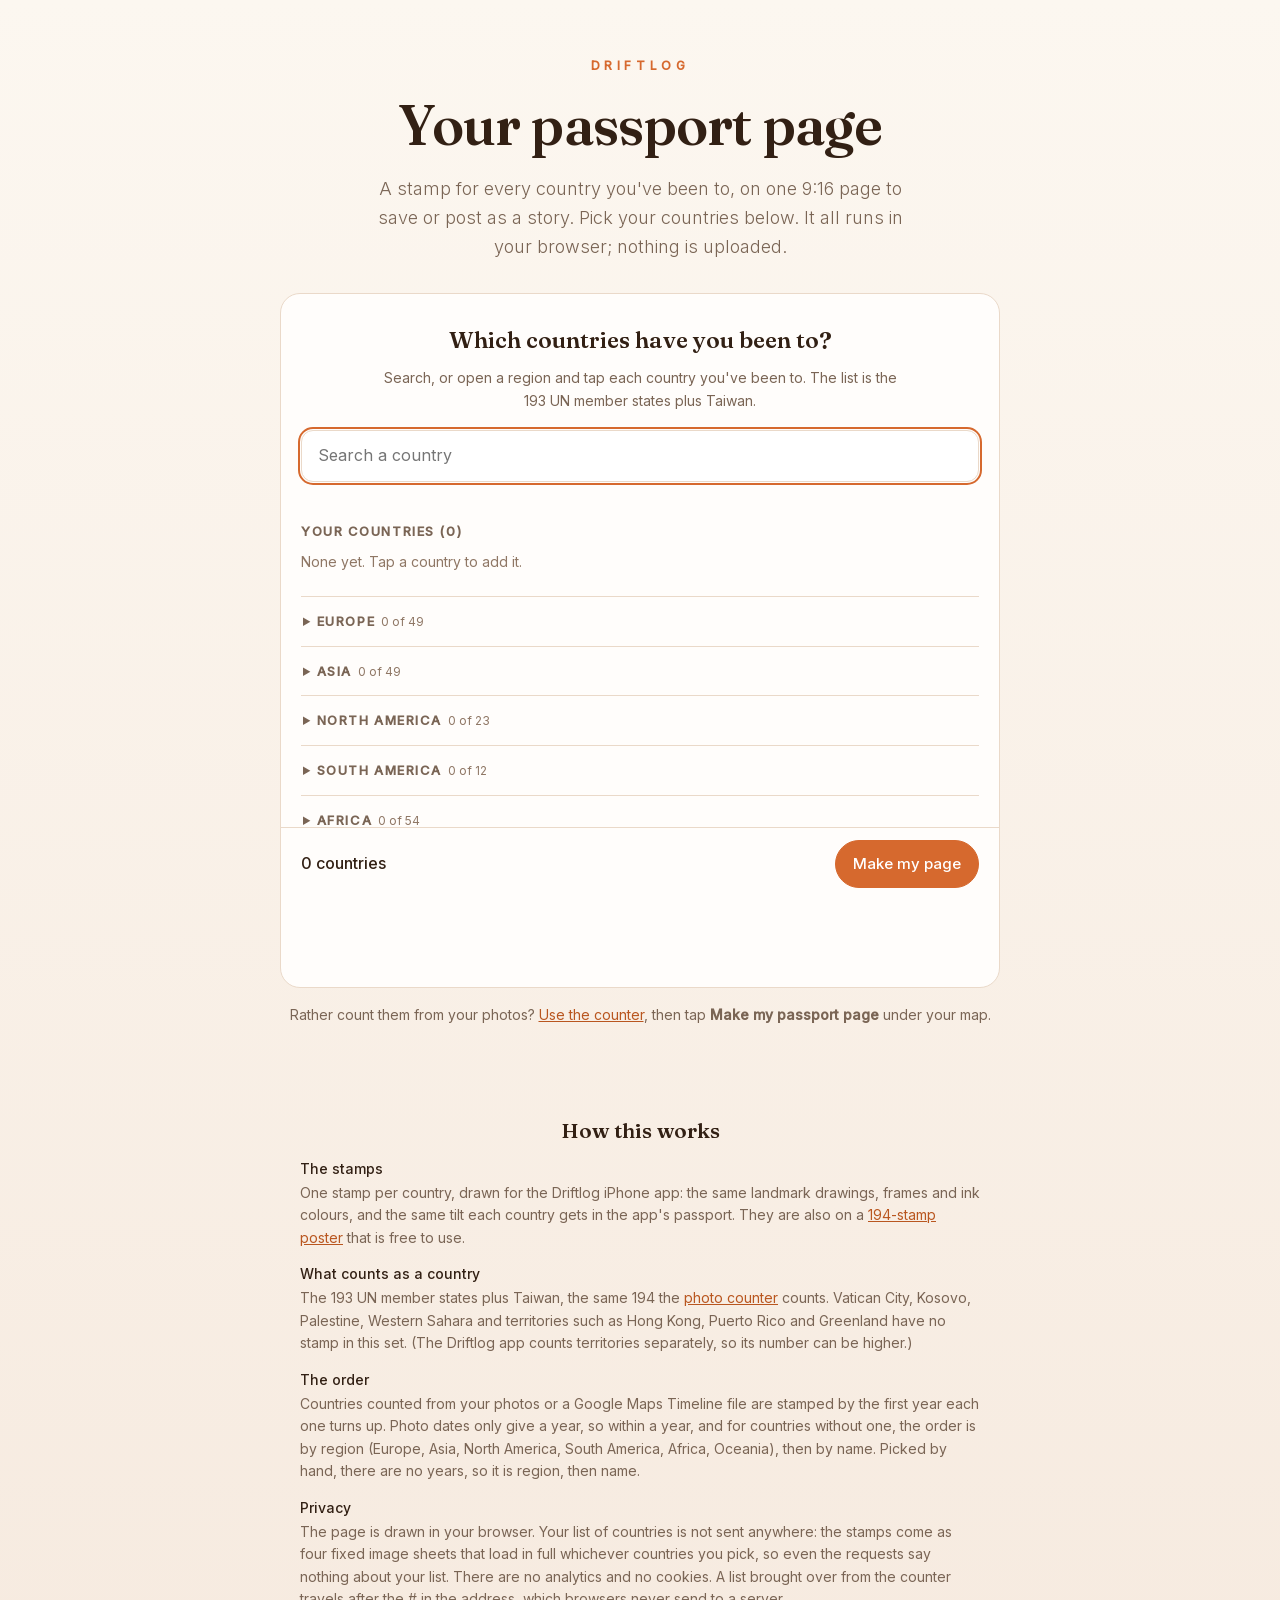
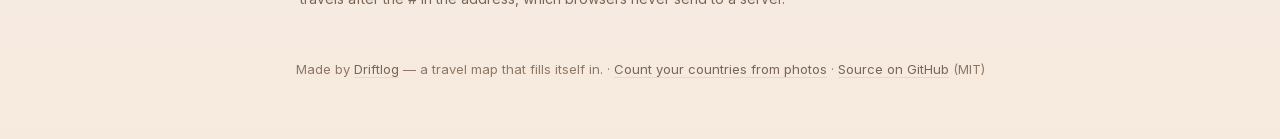
==== passport/index.html @ 15d92365 "Passport page: a stamp for every country, as a 9:16 image /passport/ draws a 1080x1920 page with the" ====
<!DOCTYPE html>
<html lang="en">
<head>
<meta charset="UTF-8" />
<meta name="viewport" content="width=device-width, initial-scale=1" />
<title>My passport page: a stamp for every country you've been to</title>
<meta name="description" content="Pick the countries you've been to and get a 9:16 page of passport-style stamps, one per country, to save or post as a story. Free, no account, and it runs in your browser: nothing is uploaded." />
<link rel="canonical" href="https://driftlog-counter.pages.dev/passport/" />
<meta property="og:type" content="website" />
<meta property="og:site_name" content="Driftlog" />
<meta property="og:url" content="https://driftlog-counter.pages.dev/passport/" />
<meta property="og:title" content="Make your passport page" />
<meta property="og:description" content="A stamp for every country you've been to, out of 194, on one page for your story. Pick them in a minute; nothing is uploaded." />
<meta property="og:image" content="https://driftlog-counter.pages.dev/passport/og.png" />
<meta property="og:image:width" content="1200" />
<meta property="og:image:height" content="630" />
<meta property="og:image:alt" content="Make your passport page: a stamp for every country you've been to. driftlog-counter.pages.dev/passport" />
<meta name="twitter:card" content="summary_large_image" />
<meta name="twitter:title" content="Make your passport page" />
<meta name="twitter:description" content="A stamp for every country you've been to, out of 194, on one page for your story. Pick them in a minute; nothing is uploaded." />
<meta name="twitter:image" content="https://driftlog-counter.pages.dev/passport/og.png" />
<script type="application/ld+json">
{"@context":"https://schema.org","@type":"WebApplication","name":"Driftlog passport page",
"url":"https://driftlog-counter.pages.dev/passport/","applicationCategory":"TravelApplication",
"operatingSystem":"Any (runs in the browser)",
"offers":{"@type":"Offer","price":"0","priceCurrency":"USD"},
"description":"Makes a 9:16 image with a passport-style stamp for each country you have been to, out of the 193 UN member states plus Taiwan. Pick the countries by hand, or bring them from the photo counter. Runs entirely in the browser: no upload, no account.",
"author":{"@type":"Person","name":"Akira Takashima"},
"publisher":{"@type":"Organization","name":"Shiori Studio"}}
</script>
<link rel="stylesheet" href="/fonts.css" />
<style>
  *{margin:0;padding:0;box-sizing:border-box}
  :root{
    --cream:#FCF7F0; --cream2:#F6EADF; --ink:#322014; --muted:#7A6555; --muted2:#8F7765;
    --accent:#D6692E; --accent-d:#B9561F; --line:#EAD9C9; --card:#FFFDFB; --tint:#FFF6EE;
  }
  html{-webkit-text-size-adjust:100%}
  body{font-family:"Inter",-apple-system,BlinkMacSystemFont,"Segoe UI",sans-serif;background:linear-gradient(180deg,var(--cream) 0%,var(--cream2) 100%);
    color:var(--ink);min-height:100vh;line-height:1.6}
  .wrap{max-width:760px;margin:0 auto;padding:0 20px}
  header{text-align:center;padding:56px 0 6px}
  .kicker{font-size:12px;letter-spacing:.38em;font-weight:600;color:var(--accent);text-transform:uppercase}
  .kicker a{color:inherit;text-decoration:none}
  h1{font-family:"Fraunces",Georgia,serif;font-weight:600;font-size:clamp(34px,6vw,56px);line-height:1.14;margin-top:18px;letter-spacing:-.015em;text-wrap:balance}
  .lead{font-weight:300;color:var(--muted);margin:18px auto 0;max-width:560px;font-size:clamp(15px,2.1vw,18px)}
  .alt{text-align:center;font-size:14px;color:var(--muted);margin-top:16px}
  .alt a,.note a,.how a{color:var(--accent-d)}
  #status{text-align:center;color:var(--muted);font-size:14px;margin-top:18px;min-height:22px}
  .out{margin-top:34px;text-align:center}
  .out h2{font-family:"Fraunces",Georgia,serif;font-weight:600;font-size:clamp(26px,4.4vw,34px);text-wrap:balance}
  .order{color:var(--muted);font-size:14px;margin:10px auto 0;max-width:540px}
  #page{display:block;width:min(100%,400px);height:auto;aspect-ratio:9/16;margin:22px auto 0;border-radius:16px;
    background:#FAF6EF;border:1px solid var(--line);box-shadow:0 14px 36px rgba(50,32,20,.12)}
  .btns{display:flex;gap:10px;justify-content:center;flex-wrap:wrap;margin-top:22px}
  .btn{font-family:inherit;font-weight:500;font-size:15px;padding:13px 24px;border-radius:999px;cursor:pointer;
    border:1px solid var(--line);background:var(--card);color:var(--ink);text-decoration:none;display:inline-block}
  .btn.primary{background:var(--accent);border-color:var(--accent);color:#fff}
  .btn.primary:hover{background:var(--accent-d);border-color:var(--accent-d)}
  .btn:hover{border-color:var(--accent)}
  .btn:focus-visible,a:focus-visible,summary:focus-visible{outline:2px solid var(--accent);outline-offset:3px}
  .note{font-size:12.5px;color:var(--muted2);margin:14px auto 0;max-width:560px}
  details.list{margin:22px auto 0;max-width:560px;text-align:left;font-size:14px;color:var(--muted)}
  details.list summary{cursor:pointer;text-align:center;font-size:13px;font-weight:600;letter-spacing:.12em;text-transform:uppercase}
  details.list ol{margin:12px 0 0 1.6em;columns:2;column-gap:28px}
  details.list li{break-inside:avoid}
  .appline{text-align:center;font-size:14px;color:var(--muted);margin:30px auto 0;max-width:560px;background:var(--card);border:1px solid var(--line);border-radius:16px;padding:16px 18px}
  .appline a{color:var(--accent-d);font-weight:500}
  .how{margin:48px auto 0;max-width:680px;font-size:14px;color:var(--muted)}
  .how h3{font-family:"Fraunces",Georgia,serif;font-weight:600;font-size:21px;color:var(--ink);margin-bottom:10px;text-align:center}
  .how dl{display:grid;gap:14px}
  .how dt{color:var(--ink);font-weight:500}
  .how dd{margin-top:2px}
  footer{text-align:center;padding:48px 0 60px;color:var(--muted2);font-size:13px}
  footer a{color:var(--muted);text-decoration:none;border-bottom:1px solid var(--line)}
  @media (max-width:520px){ details.list ol{columns:1} }
</style>
</head>
<body>
<div class="wrap">
  <header>
    <div class="kicker"><a href="/">Driftlog</a></div>
    <h1>Your passport page</h1>
    <p class="lead">A stamp for every country you've been to, on one 9:16 page to save or post as a story. Pick your countries below. It all runs in your browser; nothing is uploaded.</p>
  </header>

  <section id="picker" aria-label="Pick countries"></section>
  <p class="alt" id="alt">Rather count them from your photos? <a href="/">Use the counter</a>, then tap <b>Make my passport page</b> under your map.</p>
  <div id="status" role="status" aria-live="polite"></div>

  <section class="out" id="out" hidden aria-label="Your passport page">
    <h2 id="outTitle">My passport page</h2>
    <p class="order" id="order"></p>
    <canvas id="page" width="1080" height="1920" role="img" aria-label="Your passport page"></canvas>
    <div class="btns">
      <button class="btn primary" id="share" type="button">Share</button>
      <button class="btn" id="save" type="button">Save image</button>
      <button class="btn" id="edit" type="button">Edit countries</button>
    </div>
    <p class="note">194 = 193 UN members + Taiwan. Vatican City, Kosovo, Palestine, Western Sahara and territories such as Hong Kong have no stamp here.</p>
    <details class="list"><summary>Stamp order</summary><ol id="orderList"></ol></details>
    <p class="appline">In the app, stamps are added automatically from your photos and location. <a id="appLink" href="https://apps.apple.com/app/id6785328399?ppid=5a2b9909-a132-4847-9b8b-75121e8f78e1&amp;pt=129098692&amp;ct=web_passport&amp;mt=8" rel="noopener">Driftlog on the App Store</a></p>
  </section>

  <section class="how" aria-label="How this page works">
    <h3>How this works</h3>
    <dl>
      <div><dt>The stamps</dt><dd>One stamp per country, drawn for the Driftlog iPhone app: the same landmark drawings, frames and ink colours, and the same tilt each country gets in the app's passport. They are also on a <a href="https://driftlog-app.pages.dev/stamps/">194-stamp poster</a> that is free to use.</dd></div>
      <div><dt>What counts as a country</dt><dd>The 193 UN member states plus Taiwan, the same 194 the <a href="/">photo counter</a> counts. Vatican City, Kosovo, Palestine, Western Sahara and territories such as Hong Kong, Puerto Rico and Greenland have no stamp in this set. (The Driftlog app counts territories separately, so its number can be higher.)</dd></div>
      <div><dt>The order</dt><dd>Countries counted from your photos or a Google Maps Timeline file are stamped by the first year each one turns up. Photo dates only give a year, so within a year, and for countries without one, the order is by region (Europe, Asia, North America, South America, Africa, Oceania), then by name. Picked by hand, there are no years, so it is region, then name.</dd></div>
      <div><dt>Privacy</dt><dd>The page is drawn in your browser. Your list of countries is not sent anywhere: the stamps come as four fixed image sheets that load in full whichever countries you pick, so even the requests say nothing about your list. There are no analytics and no cookies. A list brought over from the counter travels after the # in the address, which browsers never send to a server.</dd></div>
    </dl>
  </section>

  <footer>
    Made by <a href="https://driftlog-app.pages.dev" rel="noopener">Driftlog</a> — a travel map that fills itself in. · <a href="/">Count your countries from photos</a> · <a href="https://github.com/anegogo/driftlog-counter" rel="noopener">Source on GitHub</a> (MIT)
  </footer>
</div>

<script src="/kit.js"></script>
<script>
'use strict';
const Kit = window.DriftlogKit;   // countries, the picker, the stamp sheets and the page drawing: /kit.js
const $ = s => document.querySelector(s);
const statusEl = $('#status'), canvas = $('#page');
const setStatus = t => { statusEl.textContent = t; };
const PAGE_URL = 'https://driftlog-counter.pages.dev/passport/';
const STORE_KEY = 'driftlog-passport';
const FONTS = ['600 62px Fraunces', '600 54px Fraunces', '600 24px Inter', '500 26px Inter', '400 26px Inter'];
const REGION_ORDER = Kit.REGIONS.map(r => r[1]).join(', ');

// The list on the page: codes, first years (Map, or null), where it came from (Kit.PASSPORT_SRC or null) and, for an
// edited list, what it was counted from before the edit.
let state = null, prepared = null, drawing = 0;

// ---------- the list in the address bar and in this tab's storage ----------
// The counter hands over v= (the list), y= (first years) and s= (where it came from) after the #. Only v= stays in
// the address bar, so a copied address carries the list but not the years; the rest is kept for a reload in this
// tab's sessionStorage, which may be missing or blocked (then a reload just loses the years and the source).
function remember(st){
  try { history.replaceState(null, '', '/passport/#' + Kit.linkHash(st.codes)); } catch (e){}
  try { sessionStorage.setItem(STORE_KEY, JSON.stringify({ v: Kit.linkHash(st.codes), years: st.years ? [...st.years] : null, src: st.src, base: st.base || null })); } catch (e){}
}
function recall(codes){
  try {
    const o = JSON.parse(sessionStorage.getItem(STORE_KEY) || 'null');
    if (!o || o.v !== Kit.linkHash(codes)) return null;
    const years = Array.isArray(o.years) ? new Map(o.years.filter(([c, y]) => codes.has(c) && Number.isInteger(y))) : null;
    return { years: years && years.size ? years : null, src: Kit.PASSPORT_SRC.includes(o.src) ? o.src : null, base: o.base || null };
  } catch (e){ return null; }
}
function fromHash(hash){
  const link = Kit.readPassport(hash);
  if (!link) return null;
  if (link.error) return { error: link.error };
  const brought = link.src || link.years ? null : recall(link.codes);
  return brought ? Object.assign({ codes: link.codes }, brought) : { codes: link.codes, years: link.years, src: link.src, base: link.base };
}

// ---------- picking ----------
function openPicker(editing){
  $('#picker').hidden = false; $('#alt').hidden = editing;
  Kit.picker($('#picker'), {
    initial: state ? state.codes : [],
    title: editing ? 'Change your countries' : 'Which countries have you been to?',
    doneLabel: editing ? 'Update my page' : 'Make my page',
    cancelLabel: editing ? 'Cancel' : null,
    onCancel: () => { closePicker(); $('#out').scrollIntoView({ block: 'start' }); },
    onDone: codes => {
      if (!state) state = { codes, years: null, src: 'tap', base: null };
      else if (!sameSet(codes, state.codes)){
        const hand = !state.src || state.src === 'tap';
        const years = state.years ? new Map([...state.years].filter(([c]) => codes.has(c))) : null;
        state = { codes, years: years && years.size ? years : null, src: hand ? 'tap' : 'edited', base: hand ? null : state.src === 'edited' ? state.base : state.src };
      }
      closePicker();
      remember(state);
      make(true);
    },
  });
}
function closePicker(){ $('#picker').hidden = true; $('#picker').innerHTML = ''; $('#alt').hidden = true; }
const sameSet = (a, b) => a.size === b.size && [...a].every(x => b.has(x));
// The stamps are needed as soon as someone starts picking, and fetching them then means the page still works if
// the network goes away before "Make my page". Nobody who only reads the page downloads them.
$('#picker').addEventListener('click', e => { if (e.target.closest && e.target.closest('.kp-c')) Kit.loadStamps(); });

// ---------- the page ----------
async function make(scroll){
  const run = ++drawing, st = state, order = Kit.revealOrder(st.codes, st.years);
  prepared = null;
  const n = order.length;
  $('#out').hidden = false;
  $('#outTitle').textContent = `My passport page · ${n} of 194`;
  const dated = st.years && order.some(c => st.years.get(c));
  $('#order').textContent = dated
    ? `Stamped in order of first visit, by the first year each country turns up in your files. Within a year, and for countries without one (at the end), by region (${REGION_ORDER}), then by name.`
    : st.src === 'tap' ? `Picked by hand, so there are no dates: stamps go by region (${REGION_ORDER}), then by name.`
    : `No dates came with this list, so stamps go by region (${REGION_ORDER}), then by name.`;
  $('#orderList').innerHTML = order.map(c => `<li>${Kit.esc(Kit.nameOf(c))}${dated && st.years.get(c) ? ` · ${st.years.get(c)}` : ''}</li>`).join('');
  if (scroll) $('#out').scrollIntoView({ behavior: matchMedia('(prefers-reduced-motion: reduce)').matches ? 'auto' : 'smooth', block: 'start' });
  // The page is drawn once the fonts (canvas text falls back to Georgia otherwise) and, with any stamps, the sheets are in.
  if (n) setStatus('Loading the stamps…');
  const [sheets] = await Promise.all([
    n ? Kit.loadStamps() : Promise.resolve(null),
    document.fonts && document.fonts.load ? Promise.all(FONTS.map(f => document.fonts.load(f))).catch(() => {}) : null,
  ]);
  if (run !== drawing) return;                                   // a newer list came in while this one was loading
  const text = Kit.drawPassport(canvas, { order, sheets, src: st.src, base: st.base });
  canvas.setAttribute('aria-label', `${text.title}. ${text.toGo}. ${text.caption}.`);
  setStatus(sheets && sheets.includes(null) ? 'Some stamps did not load, so those countries show as plain rings. Reload to try again.' : '');
  prepared = Kit.prepareShare(canvas, { fileName: 'my-passport-page.png', url: PAGE_URL, text: `My passport page: ${n} of 194 countries. Make yours:` });
  $('#share').textContent = canShareFiles() ? 'Share' : 'Save image';
  $('#save').hidden = !canShareFiles();
}

// ---------- saving and sharing: the share sheet with the image where there is one, otherwise a download ----------
const canShareFiles = () => !!(navigator.share && navigator.canShare && typeof File === 'function' && navigator.canShare({ files: [new File([''], 'x.png', { type: 'image/png' })] }));
function download(){
  const go = blob => {
    const a = document.createElement('a');
    a.download = 'my-passport-page.png'; a.href = URL.createObjectURL(blob);
    document.body.appendChild(a); a.click(); a.remove();
    setTimeout(() => URL.revokeObjectURL(a.href), 30000);
  };
  if (prepared && prepared.file) go(prepared.file);
  else canvas.toBlob(b => { if (b) go(b); }, 'image/png');
}
// iOS opens the share sheet only when share() runs straight from the tap, with the file already made (prepareShare).
async function shareOrSave(){
  const s = prepared;
  if (!s) return;                                                // still drawing
  if (s.file && navigator.share && navigator.canShare && navigator.canShare({ files: [s.file] })){
    try { await navigator.share({ files: [s.file], text: `${s.text} ${s.url}` }); return; }
    catch (e){ if (e && e.name === 'AbortError') return; }
  }
  download();
}
$('#share').addEventListener('click', shareOrSave);
$('#save').addEventListener('click', download);
$('#edit').addEventListener('click', () => { openPicker(true); $('#picker').scrollIntoView({ block: 'start' }); });

// ---------- start ----------
function start(){
  const got = fromHash(location.hash);
  if (got && got.codes){
    state = got;
    remember(state);
    closePicker();
    make(false);
    return;
  }
  if (got && got.error) setStatus('The list in that link could not be read, so pick your countries here.');
  state = null;
  $('#out').hidden = true;
  openPicker(false);
}
start();
window.addEventListener('hashchange', () => { const got = fromHash(location.hash); if (got && got.codes && !(state && sameSet(got.codes, state.codes))) start(); });
(window.requestIdleCallback || (f => setTimeout(f, 1200)))(() => { if (document.fonts && document.fonts.load) FONTS.forEach(f => document.fonts.load(f).catch(() => {})); });
</script>
</body>
</html>
---- fonts.css ----
/* vietnamese */
@font-face {
  font-family: 'Fraunces';
  font-style: normal;
  font-weight: 500;
  font-display: swap;
  src: url(/fonts/fraunces-6NU78FyLNQOQZAnv9bYEvDiIdE9Ea92uemAk_WBq8U_9v0c2Wa0KxCBTeP2Xz5fU8w.woff2) format('woff2');
  unicode-range: U+0102-0103, U+0110-0111, U+0128-0129, U+0168-0169, U+01A0-01A1, U+01AF-01B0, U+0300-0301, U+0303-0304, U+0308-0309, U+0323, U+0329, U+1EA0-1EF9, U+20AB;
}
/* latin-ext */
@font-face {
  font-family: 'Fraunces';
  font-style: normal;
  font-weight: 500;
  font-display: swap;
  src: url(/fonts/fraunces-6NU78FyLNQOQZAnv9bYEvDiIdE9Ea92uemAk_WBq8U_9v0c2Wa0KxCFTeP2Xz5fU8w.woff2) format('woff2');
  unicode-range: U+0100-02BA, U+02BD-02C5, U+02C7-02CC, U+02CE-02D7, U+02DD-02FF, U+0304, U+0308, U+0329, U+1D00-1DBF, U+1E00-1E9F, U+1EF2-1EFF, U+2020, U+20A0-20AB, U+20AD-20C0, U+2113, U+2C60-2C7F, U+A720-A7FF;
}
/* latin */
@font-face {
  font-family: 'Fraunces';
  font-style: normal;
  font-weight: 500;
  font-display: swap;
  src: url(/fonts/fraunces-6NU78FyLNQOQZAnv9bYEvDiIdE9Ea92uemAk_WBq8U_9v0c2Wa0KxC9TeP2Xz5c.woff2) format('woff2');
  unicode-range: U+0000-00FF, U+0131, U+0152-0153, U+02BB-02BC, U+02C6, U+02DA, U+02DC, U+0304, U+0308, U+0329, U+2000-206F, U+20AC, U+2122, U+2191, U+2193, U+2212, U+2215, U+FEFF, U+FFFD;
}
/* vietnamese */
@font-face {
  font-family: 'Fraunces';
  font-style: normal;
  font-weight: 600;
  font-display: swap;
  src: url(/fonts/fraunces-6NU78FyLNQOQZAnv9bYEvDiIdE9Ea92uemAk_WBq8U_9v0c2Wa0KxCBTeP2Xz5fU8w.woff2) format('woff2');
  unicode-range: U+0102-0103, U+0110-0111, U+0128-0129, U+0168-0169, U+01A0-01A1, U+01AF-01B0, U+0300-0301, U+0303-0304, U+0308-0309, U+0323, U+0329, U+1EA0-1EF9, U+20AB;
}
/* latin-ext */
@font-face {
  font-family: 'Fraunces';
  font-style: normal;
  font-weight: 600;
  font-display: swap;
  src: url(/fonts/fraunces-6NU78FyLNQOQZAnv9bYEvDiIdE9Ea92uemAk_WBq8U_9v0c2Wa0KxCFTeP2Xz5fU8w.woff2) format('woff2');
  unicode-range: U+0100-02BA, U+02BD-02C5, U+02C7-02CC, U+02CE-02D7, U+02DD-02FF, U+0304, U+0308, U+0329, U+1D00-1DBF, U+1E00-1E9F, U+1EF2-1EFF, U+2020, U+20A0-20AB, U+20AD-20C0, U+2113, U+2C60-2C7F, U+A720-A7FF;
}
/* latin */
@font-face {
  font-family: 'Fraunces';
  font-style: normal;
  font-weight: 600;
  font-display: swap;
  src: url(/fonts/fraunces-6NU78FyLNQOQZAnv9bYEvDiIdE9Ea92uemAk_WBq8U_9v0c2Wa0KxC9TeP2Xz5c.woff2) format('woff2');
  unicode-range: U+0000-00FF, U+0131, U+0152-0153, U+02BB-02BC, U+02C6, U+02DA, U+02DC, U+0304, U+0308, U+0329, U+2000-206F, U+20AC, U+2122, U+2191, U+2193, U+2212, U+2215, U+FEFF, U+FFFD;
}
/* vietnamese */
@font-face {
  font-family: 'Fraunces';
  font-style: normal;
  font-weight: 700;
  font-display: swap;
  src: url(/fonts/fraunces-6NU78FyLNQOQZAnv9bYEvDiIdE9Ea92uemAk_WBq8U_9v0c2Wa0KxCBTeP2Xz5fU8w.woff2) format('woff2');
  unicode-range: U+0102-0103, U+0110-0111, U+0128-0129, U+0168-0169, U+01A0-01A1, U+01AF-01B0, U+0300-0301, U+0303-0304, U+0308-0309, U+0323, U+0329, U+1EA0-1EF9, U+20AB;
}
/* latin-ext */
@font-face {
  font-family: 'Fraunces';
  font-style: normal;
  font-weight: 700;
  font-display: swap;
  src: url(/fonts/fraunces-6NU78FyLNQOQZAnv9bYEvDiIdE9Ea92uemAk_WBq8U_9v0c2Wa0KxCFTeP2Xz5fU8w.woff2) format('woff2');
  unicode-range: U+0100-02BA, U+02BD-02C5, U+02C7-02CC, U+02CE-02D7, U+02DD-02FF, U+0304, U+0308, U+0329, U+1D00-1DBF, U+1E00-1E9F, U+1EF2-1EFF, U+2020, U+20A0-20AB, U+20AD-20C0, U+2113, U+2C60-2C7F, U+A720-A7FF;
}
/* latin */
@font-face {
  font-family: 'Fraunces';
  font-style: normal;
  font-weight: 700;
  font-display: swap;
  src: url(/fonts/fraunces-6NU78FyLNQOQZAnv9bYEvDiIdE9Ea92uemAk_WBq8U_9v0c2Wa0KxC9TeP2Xz5c.woff2) format('woff2');
  unicode-range: U+0000-00FF, U+0131, U+0152-0153, U+02BB-02BC, U+02C6, U+02DA, U+02DC, U+0304, U+0308, U+0329, U+2000-206F, U+20AC, U+2122, U+2191, U+2193, U+2212, U+2215, U+FEFF, U+FFFD;
}
/* cyrillic-ext */
@font-face {
  font-family: 'Inter';
  font-style: normal;
  font-weight: 300;
  font-display: swap;
  src: url(/fonts/inter-UcC73FwrK3iLTeHuS_nVMrMxCp50SjIa2JL7W0Q5n-wU.woff2) format('woff2');
  unicode-range: U+0460-052F, U+1C80-1C8A, U+20B4, U+2DE0-2DFF, U+A640-A69F, U+FE2E-FE2F;
}
/* cyrillic */
@font-face {
  font-family: 'Inter';
  font-style: normal;
  font-weight: 300;
  font-display: swap;
  src: url(/fonts/inter-UcC73FwrK3iLTeHuS_nVMrMxCp50SjIa0ZL7W0Q5n-wU.woff2) format('woff2');
  unicode-range: U+0301, U+0400-045F, U+0490-0491, U+04B0-04B1, U+2116;
}
/* greek-ext */
@font-face {
  font-family: 'Inter';
  font-style: normal;
  font-weight: 300;
  font-display: swap;
  src: url(/fonts/inter-UcC73FwrK3iLTeHuS_nVMrMxCp50SjIa2ZL7W0Q5n-wU.woff2) format('woff2');
  unicode-range: U+1F00-1FFF;
}
/* greek */
@font-face {
  font-family: 'Inter';
  font-style: normal;
  font-weight: 300;
  font-display: swap;
  src: url(/fonts/inter-UcC73FwrK3iLTeHuS_nVMrMxCp50SjIa1pL7W0Q5n-wU.woff2) format('woff2');
  unicode-range: U+0370-0377, U+037A-037F, U+0384-038A, U+038C, U+038E-03A1, U+03A3-03FF;
}
/* vietnamese */
@font-face {
  font-family: 'Inter';
  font-style: normal;
  font-weight: 300;
  font-display: swap;
  src: url(/fonts/inter-UcC73FwrK3iLTeHuS_nVMrMxCp50SjIa2pL7W0Q5n-wU.woff2) format('woff2');
  unicode-range: U+0102-0103, U+0110-0111, U+0128-0129, U+0168-0169, U+01A0-01A1, U+01AF-01B0, U+0300-0301, U+0303-0304, U+0308-0309, U+0323, U+0329, U+1EA0-1EF9, U+20AB;
}
/* latin-ext */
@font-face {
  font-family: 'Inter';
  font-style: normal;
  font-weight: 300;
  font-display: swap;
  src: url(/fonts/inter-UcC73FwrK3iLTeHuS_nVMrMxCp50SjIa25L7W0Q5n-wU.woff2) format('woff2');
  unicode-range: U+0100-02BA, U+02BD-02C5, U+02C7-02CC, U+02CE-02D7, U+02DD-02FF, U+0304, U+0308, U+0329, U+1D00-1DBF, U+1E00-1E9F, U+1EF2-1EFF, U+2020, U+20A0-20AB, U+20AD-20C0, U+2113, U+2C60-2C7F, U+A720-A7FF;
}
/* latin */
@font-face {
  font-family: 'Inter';
  font-style: normal;
  font-weight: 300;
  font-display: swap;
  src: url(/fonts/inter-UcC73FwrK3iLTeHuS_nVMrMxCp50SjIa1ZL7W0Q5nw.woff2) format('woff2');
  unicode-range: U+0000-00FF, U+0131, U+0152-0153, U+02BB-02BC, U+02C6, U+02DA, U+02DC, U+0304, U+0308, U+0329, U+2000-206F, U+20AC, U+2122, U+2191, U+2193, U+2212, U+2215, U+FEFF, U+FFFD;
}
/* cyrillic-ext */
@font-face {
  font-family: 'Inter';
  font-style: normal;
  font-weight: 400;
  font-display: swap;
  src: url(/fonts/inter-UcC73FwrK3iLTeHuS_nVMrMxCp50SjIa2JL7W0Q5n-wU.woff2) format('woff2');
  unicode-range: U+0460-052F, U+1C80-1C8A, U+20B4, U+2DE0-2DFF, U+A640-A69F, U+FE2E-FE2F;
}
/* cyrillic */
@font-face {
  font-family: 'Inter';
  font-style: normal;
  font-weight: 400;
  font-display: swap;
  src: url(/fonts/inter-UcC73FwrK3iLTeHuS_nVMrMxCp50SjIa0ZL7W0Q5n-wU.woff2) format('woff2');
  unicode-range: U+0301, U+0400-045F, U+0490-0491, U+04B0-04B1, U+2116;
}
/* greek-ext */
@font-face {
  font-family: 'Inter';
  font-style: normal;
  font-weight: 400;
  font-display: swap;
  src: url(/fonts/inter-UcC73FwrK3iLTeHuS_nVMrMxCp50SjIa2ZL7W0Q5n-wU.woff2) format('woff2');
  unicode-range: U+1F00-1FFF;
}
/* greek */
@font-face {
  font-family: 'Inter';
  font-style: normal;
  font-weight: 400;
  font-display: swap;
  src: url(/fonts/inter-UcC73FwrK3iLTeHuS_nVMrMxCp50SjIa1pL7W0Q5n-wU.woff2) format('woff2');
  unicode-range: U+0370-0377, U+037A-037F, U+0384-038A, U+038C, U+038E-03A1, U+03A3-03FF;
}
/* vietnamese */
@font-face {
  font-family: 'Inter';
  font-style: normal;
  font-weight: 400;
  font-display: swap;
  src: url(/fonts/inter-UcC73FwrK3iLTeHuS_nVMrMxCp50SjIa2pL7W0Q5n-wU.woff2) format('woff2');
  unicode-range: U+0102-0103, U+0110-0111, U+0128-0129, U+0168-0169, U+01A0-01A1, U+01AF-01B0, U+0300-0301, U+0303-0304, U+0308-0309, U+0323, U+0329, U+1EA0-1EF9, U+20AB;
}
/* latin-ext */
@font-face {
  font-family: 'Inter';
  font-style: normal;
  font-weight: 400;
  font-display: swap;
  src: url(/fonts/inter-UcC73FwrK3iLTeHuS_nVMrMxCp50SjIa25L7W0Q5n-wU.woff2) format('woff2');
  unicode-range: U+0100-02BA, U+02BD-02C5, U+02C7-02CC, U+02CE-02D7, U+02DD-02FF, U+0304, U+0308, U+0329, U+1D00-1DBF, U+1E00-1E9F, U+1EF2-1EFF, U+2020, U+20A0-20AB, U+20AD-20C0, U+2113, U+2C60-2C7F, U+A720-A7FF;
}
/* latin */
@font-face {
  font-family: 'Inter';
  font-style: normal;
  font-weight: 400;
  font-display: swap;
  src: url(/fonts/inter-UcC73FwrK3iLTeHuS_nVMrMxCp50SjIa1ZL7W0Q5nw.woff2) format('woff2');
  unicode-range: U+0000-00FF, U+0131, U+0152-0153, U+02BB-02BC, U+02C6, U+02DA, U+02DC, U+0304, U+0308, U+0329, U+2000-206F, U+20AC, U+2122, U+2191, U+2193, U+2212, U+2215, U+FEFF, U+FFFD;
}
/* cyrillic-ext */
@font-face {
  font-family: 'Inter';
  font-style: normal;
  font-weight: 500;
  font-display: swap;
  src: url(/fonts/inter-UcC73FwrK3iLTeHuS_nVMrMxCp50SjIa2JL7W0Q5n-wU.woff2) format('woff2');
  unicode-range: U+0460-052F, U+1C80-1C8A, U+20B4, U+2DE0-2DFF, U+A640-A69F, U+FE2E-FE2F;
}
/* cyrillic */
@font-face {
  font-family: 'Inter';
  font-style: normal;
  font-weight: 500;
  font-display: swap;
  src: url(/fonts/inter-UcC73FwrK3iLTeHuS_nVMrMxCp50SjIa0ZL7W0Q5n-wU.woff2) format('woff2');
  unicode-range: U+0301, U+0400-045F, U+0490-0491, U+04B0-04B1, U+2116;
}
/* greek-ext */
@font-face {
  font-family: 'Inter';
  font-style: normal;
  font-weight: 500;
  font-display: swap;
  src: url(/fonts/inter-UcC73FwrK3iLTeHuS_nVMrMxCp50SjIa2ZL7W0Q5n-wU.woff2) format('woff2');
  unicode-range: U+1F00-1FFF;
}
/* greek */
@font-face {
  font-family: 'Inter';
  font-style: normal;
  font-weight: 500;
  font-display: swap;
  src: url(/fonts/inter-UcC73FwrK3iLTeHuS_nVMrMxCp50SjIa1pL7W0Q5n-wU.woff2) format('woff2');
  unicode-range: U+0370-0377, U+037A-037F, U+0384-038A, U+038C, U+038E-03A1, U+03A3-03FF;
}
/* vietnamese */
@font-face {
  font-family: 'Inter';
  font-style: normal;
  font-weight: 500;
  font-display: swap;
  src: url(/fonts/inter-UcC73FwrK3iLTeHuS_nVMrMxCp50SjIa2pL7W0Q5n-wU.woff2) format('woff2');
  unicode-range: U+0102-0103, U+0110-0111, U+0128-0129, U+0168-0169, U+01A0-01A1, U+01AF-01B0, U+0300-0301, U+0303-0304, U+0308-0309, U+0323, U+0329, U+1EA0-1EF9, U+20AB;
}
/* latin-ext */
@font-face {
  font-family: 'Inter';
  font-style: normal;
  font-weight: 500;
  font-display: swap;
  src: url(/fonts/inter-UcC73FwrK3iLTeHuS_nVMrMxCp50SjIa25L7W0Q5n-wU.woff2) format('woff2');
  unicode-range: U+0100-02BA, U+02BD-02C5, U+02C7-02CC, U+02CE-02D7, U+02DD-02FF, U+0304, U+0308, U+0329, U+1D00-1DBF, U+1E00-1E9F, U+1EF2-1EFF, U+2020, U+20A0-20AB, U+20AD-20C0, U+2113, U+2C60-2C7F, U+A720-A7FF;
}
/* latin */
@font-face {
  font-family: 'Inter';
  font-style: normal;
  font-weight: 500;
  font-display: swap;
  src: url(/fonts/inter-UcC73FwrK3iLTeHuS_nVMrMxCp50SjIa1ZL7W0Q5nw.woff2) format('woff2');
  unicode-range: U+0000-00FF, U+0131, U+0152-0153, U+02BB-02BC, U+02C6, U+02DA, U+02DC, U+0304, U+0308, U+0329, U+2000-206F, U+20AC, U+2122, U+2191, U+2193, U+2212, U+2215, U+FEFF, U+FFFD;
}
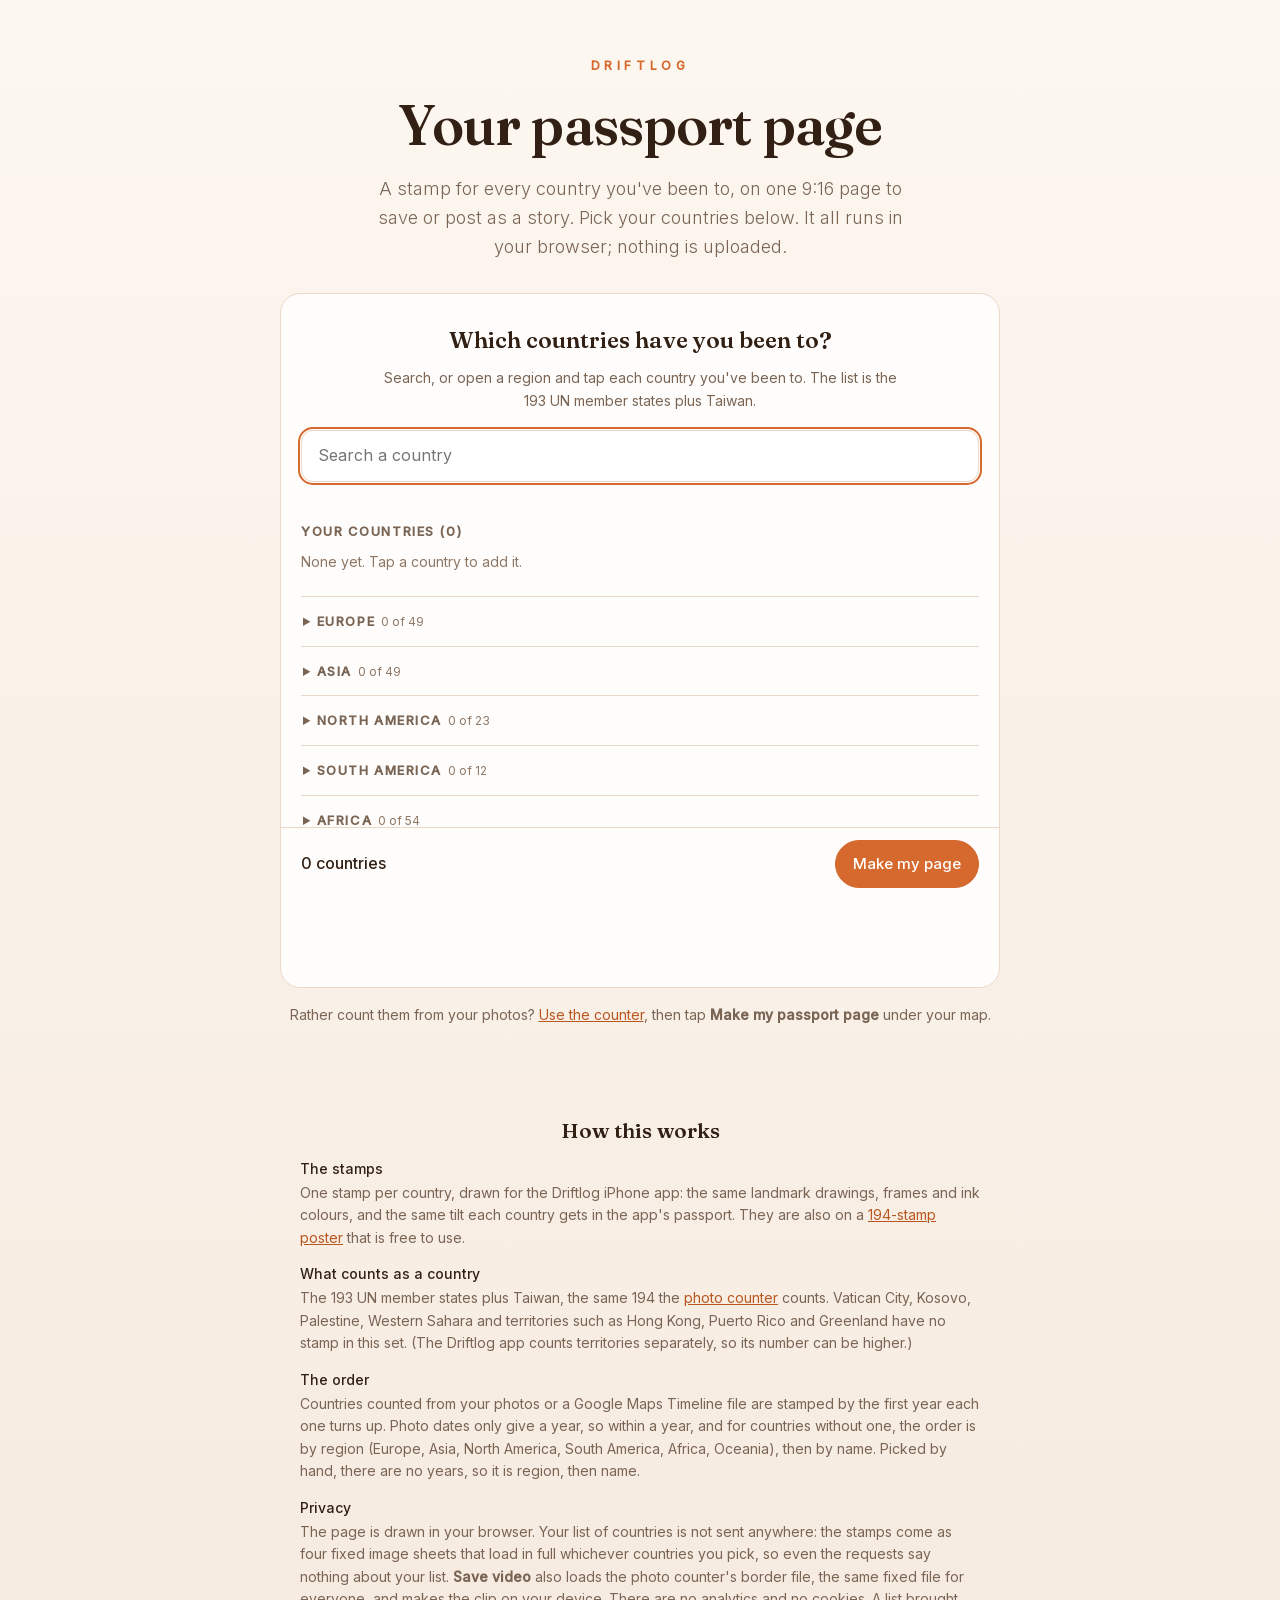
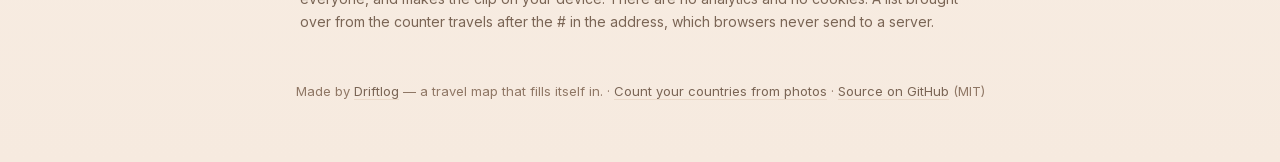
==== commit d2603151: "Video: a 9:16 clip of the map filling in, made on the device "Save video" under a result, under the " ====
--- a/passport/index.html
+++ b/passport/index.html
@@ -31,6 +31,7 @@
 <link rel="stylesheet" href="/fonts.css" />
 <style>
   *{margin:0;padding:0;box-sizing:border-box}
+  [hidden]{display:none!important}
   :root{
     --cream:#FCF7F0; --cream2:#F6EADF; --ink:#322014; --muted:#7A6555; --muted2:#8F7765;
     --accent:#D6692E; --accent-d:#B9561F; --line:#EAD9C9; --card:#FFFDFB; --tint:#FFF6EE;
@@ -97,6 +98,7 @@
       <button class="btn" id="save" type="button">Save image</button>
       <button class="btn" id="edit" type="button">Edit countries</button>
     </div>
+    <div id="vid"></div>
     <p class="note">194 = 193 UN members + Taiwan. Vatican City, Kosovo, Palestine, Western Sahara and territories such as Hong Kong have no stamp here.</p>
     <details class="list"><summary>Stamp order</summary><ol id="orderList"></ol></details>
     <p class="appline">In the app, stamps are added automatically from your photos and location. <a id="appLink" href="https://apps.apple.com/app/id6785328399?ppid=5a2b9909-a132-4847-9b8b-75121e8f78e1&amp;pt=129098692&amp;ct=web_passport&amp;mt=8" rel="noopener">Driftlog on the App Store</a></p>
@@ -108,7 +110,7 @@
       <div><dt>The stamps</dt><dd>One stamp per country, drawn for the Driftlog iPhone app: the same landmark drawings, frames and ink colours, and the same tilt each country gets in the app's passport. They are also on a <a href="https://driftlog-app.pages.dev/stamps/">194-stamp poster</a> that is free to use.</dd></div>
       <div><dt>What counts as a country</dt><dd>The 193 UN member states plus Taiwan, the same 194 the <a href="/">photo counter</a> counts. Vatican City, Kosovo, Palestine, Western Sahara and territories such as Hong Kong, Puerto Rico and Greenland have no stamp in this set. (The Driftlog app counts territories separately, so its number can be higher.)</dd></div>
       <div><dt>The order</dt><dd>Countries counted from your photos or a Google Maps Timeline file are stamped by the first year each one turns up. Photo dates only give a year, so within a year, and for countries without one, the order is by region (Europe, Asia, North America, South America, Africa, Oceania), then by name. Picked by hand, there are no years, so it is region, then name.</dd></div>
-      <div><dt>Privacy</dt><dd>The page is drawn in your browser. Your list of countries is not sent anywhere: the stamps come as four fixed image sheets that load in full whichever countries you pick, so even the requests say nothing about your list. There are no analytics and no cookies. A list brought over from the counter travels after the # in the address, which browsers never send to a server.</dd></div>
+      <div><dt>Privacy</dt><dd>The page is drawn in your browser. Your list of countries is not sent anywhere: the stamps come as four fixed image sheets that load in full whichever countries you pick, so even the requests say nothing about your list. <b>Save video</b> also loads the photo counter's border file, the same fixed file for everyone, and makes the clip on your device. There are no analytics and no cookies. A list brought over from the counter travels after the # in the address, which browsers never send to a server.</dd></div>
     </dl>
   </section>
 
@@ -118,11 +120,14 @@
 </div>
 
 <script src="/kit.js"></script>
+<script src="/video.js"></script>
 <script>
 'use strict';
 const Kit = window.DriftlogKit;   // countries, the picker, the stamp sheets and the page drawing: /kit.js
 const $ = s => document.querySelector(s);
 const statusEl = $('#status'), canvas = $('#page');
+// The same list as a 9:16 video of the world map filling in (/video.js). The borders load only when it is made.
+const video = window.DriftlogVideo.panel($('#vid'), { feats: Kit.loadFeats });
 const setStatus = t => { statusEl.textContent = t; };
 const PAGE_URL = 'https://driftlog-counter.pages.dev/passport/';
 const STORE_KEY = 'driftlog-passport';
@@ -198,6 +203,8 @@
     : st.src === 'tap' ? `Picked by hand, so there are no dates: stamps go by region (${REGION_ORDER}), then by name.`
     : `No dates came with this list, so stamps go by region (${REGION_ORDER}), then by name.`;
   $('#orderList').innerHTML = order.map(c => `<li>${Kit.esc(Kit.nameOf(c))}${dated && st.years.get(c) ? ` · ${st.years.get(c)}` : ''}</li>`).join('');
+  $('#vid').hidden = !n;
+  video.set(n ? { codes: st.codes, years: st.years, src: st.src, base: st.base } : null);
   if (scroll) $('#out').scrollIntoView({ behavior: matchMedia('(prefers-reduced-motion: reduce)').matches ? 'auto' : 'smooth', block: 'start' });
   // The page is drawn once the fonts (canvas text falls back to Georgia otherwise) and, with any stamps, the sheets are in.
   if (n) setStatus('Loading the stamps…');
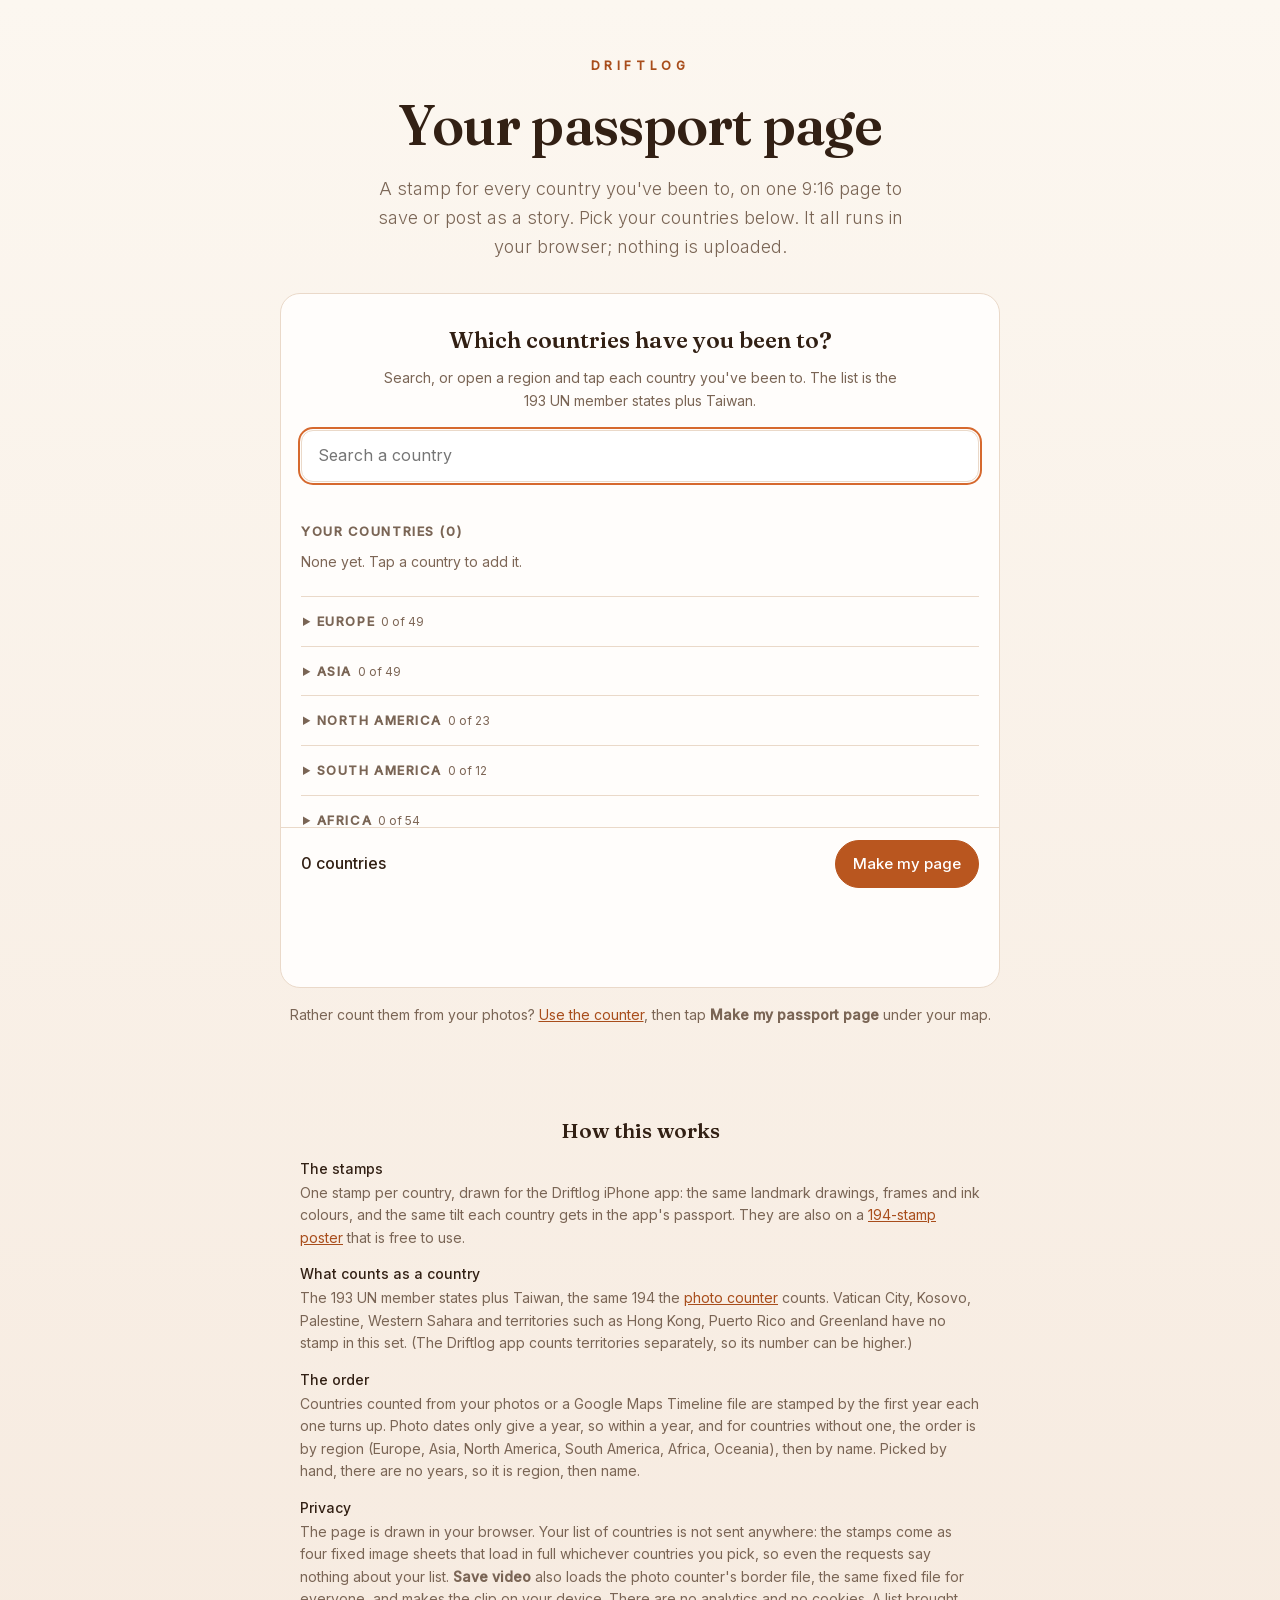
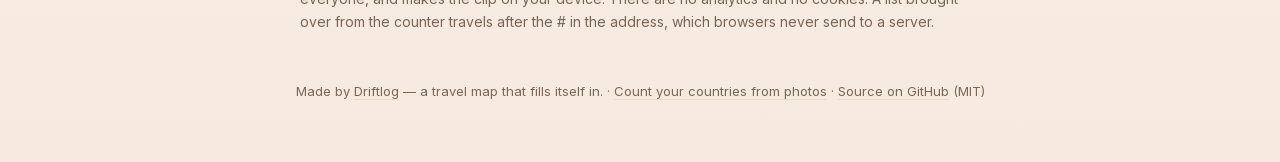
==== commit f08335cf: "Review fixes: captions after an edit, the picker on phones, contrast, focus - An edited list now say" ====
--- a/passport/index.html
+++ b/passport/index.html
@@ -32,21 +32,22 @@
 <style>
   *{margin:0;padding:0;box-sizing:border-box}
   [hidden]{display:none!important}
+  /* As on the counter: --muted2 and --accent-t for small text, --accent-d under white text (WCAG AA on cream2). */
   :root{
-    --cream:#FCF7F0; --cream2:#F6EADF; --ink:#322014; --muted:#7A6555; --muted2:#8F7765;
-    --accent:#D6692E; --accent-d:#B9561F; --line:#EAD9C9; --card:#FFFDFB; --tint:#FFF6EE;
+    --cream:#FCF7F0; --cream2:#F6EADF; --ink:#322014; --muted:#7A6555; --muted2:#7D6656;
+    --accent:#D6692E; --accent-d:#B9561F; --accent-t:#A84D1B; --line:#EAD9C9; --card:#FFFDFB; --tint:#FFF6EE;
   }
   html{-webkit-text-size-adjust:100%}
   body{font-family:"Inter",-apple-system,BlinkMacSystemFont,"Segoe UI",sans-serif;background:linear-gradient(180deg,var(--cream) 0%,var(--cream2) 100%);
     color:var(--ink);min-height:100vh;line-height:1.6}
   .wrap{max-width:760px;margin:0 auto;padding:0 20px}
   header{text-align:center;padding:56px 0 6px}
-  .kicker{font-size:12px;letter-spacing:.38em;font-weight:600;color:var(--accent);text-transform:uppercase}
+  .kicker{font-size:12px;letter-spacing:.38em;font-weight:600;color:var(--accent-t);text-transform:uppercase}
   .kicker a{color:inherit;text-decoration:none}
   h1{font-family:"Fraunces",Georgia,serif;font-weight:600;font-size:clamp(34px,6vw,56px);line-height:1.14;margin-top:18px;letter-spacing:-.015em;text-wrap:balance}
   .lead{font-weight:300;color:var(--muted);margin:18px auto 0;max-width:560px;font-size:clamp(15px,2.1vw,18px)}
   .alt{text-align:center;font-size:14px;color:var(--muted);margin-top:16px}
-  .alt a,.note a,.how a{color:var(--accent-d)}
+  .alt a,.note a,.how a{color:var(--accent-t)}
   #status{text-align:center;color:var(--muted);font-size:14px;margin-top:18px;min-height:22px}
   .out{margin-top:34px;text-align:center}
   .out h2{font-family:"Fraunces",Georgia,serif;font-weight:600;font-size:clamp(26px,4.4vw,34px);text-wrap:balance}
@@ -56,8 +57,8 @@
   .btns{display:flex;gap:10px;justify-content:center;flex-wrap:wrap;margin-top:22px}
   .btn{font-family:inherit;font-weight:500;font-size:15px;padding:13px 24px;border-radius:999px;cursor:pointer;
     border:1px solid var(--line);background:var(--card);color:var(--ink);text-decoration:none;display:inline-block}
-  .btn.primary{background:var(--accent);border-color:var(--accent);color:#fff}
-  .btn.primary:hover{background:var(--accent-d);border-color:var(--accent-d)}
+  .btn.primary{background:var(--accent-d);border-color:var(--accent-d);color:#fff}
+  .btn.primary:hover{background:var(--accent-t);border-color:var(--accent-t)}
   .btn:hover{border-color:var(--accent)}
   .btn:focus-visible,a:focus-visible,summary:focus-visible{outline:2px solid var(--accent);outline-offset:3px}
   .note{font-size:12.5px;color:var(--muted2);margin:14px auto 0;max-width:560px}
@@ -66,7 +67,7 @@
   details.list ol{margin:12px 0 0 1.6em;columns:2;column-gap:28px}
   details.list li{break-inside:avoid}
   .appline{text-align:center;font-size:14px;color:var(--muted);margin:30px auto 0;max-width:560px;background:var(--card);border:1px solid var(--line);border-radius:16px;padding:16px 18px}
-  .appline a{color:var(--accent-d);font-weight:500}
+  .appline a{color:var(--accent-t);font-weight:500}
   .how{margin:48px auto 0;max-width:680px;font-size:14px;color:var(--muted)}
   .how h3{font-family:"Fraunces",Georgia,serif;font-weight:600;font-size:21px;color:var(--ink);margin-bottom:10px;text-align:center}
   .how dl{display:grid;gap:14px}
@@ -170,7 +171,7 @@
     title: editing ? 'Change your countries' : 'Which countries have you been to?',
     doneLabel: editing ? 'Update my page' : 'Make my page',
     cancelLabel: editing ? 'Cancel' : null,
-    onCancel: () => { closePicker(); $('#out').scrollIntoView({ block: 'start' }); },
+    onCancel: () => { closePicker(); $('#out').scrollIntoView({ block: 'start' }); $('#edit').focus({ preventScroll: true }); },
     onDone: codes => {
       if (!state) state = { codes, years: null, src: 'tap', base: null };
       else if (!sameSet(codes, state.codes)){
@@ -181,6 +182,10 @@
       closePicker();
       remember(state);
       make(true);
+      // The picker's buttons are gone: the keyboard goes to the page's heading ("My passport page · 37 of 194").
+      const h = $('#outTitle');
+      if (!h.hasAttribute('tabindex')) h.setAttribute('tabindex', '-1');
+      h.focus({ preventScroll: true });
     },
   });
 }
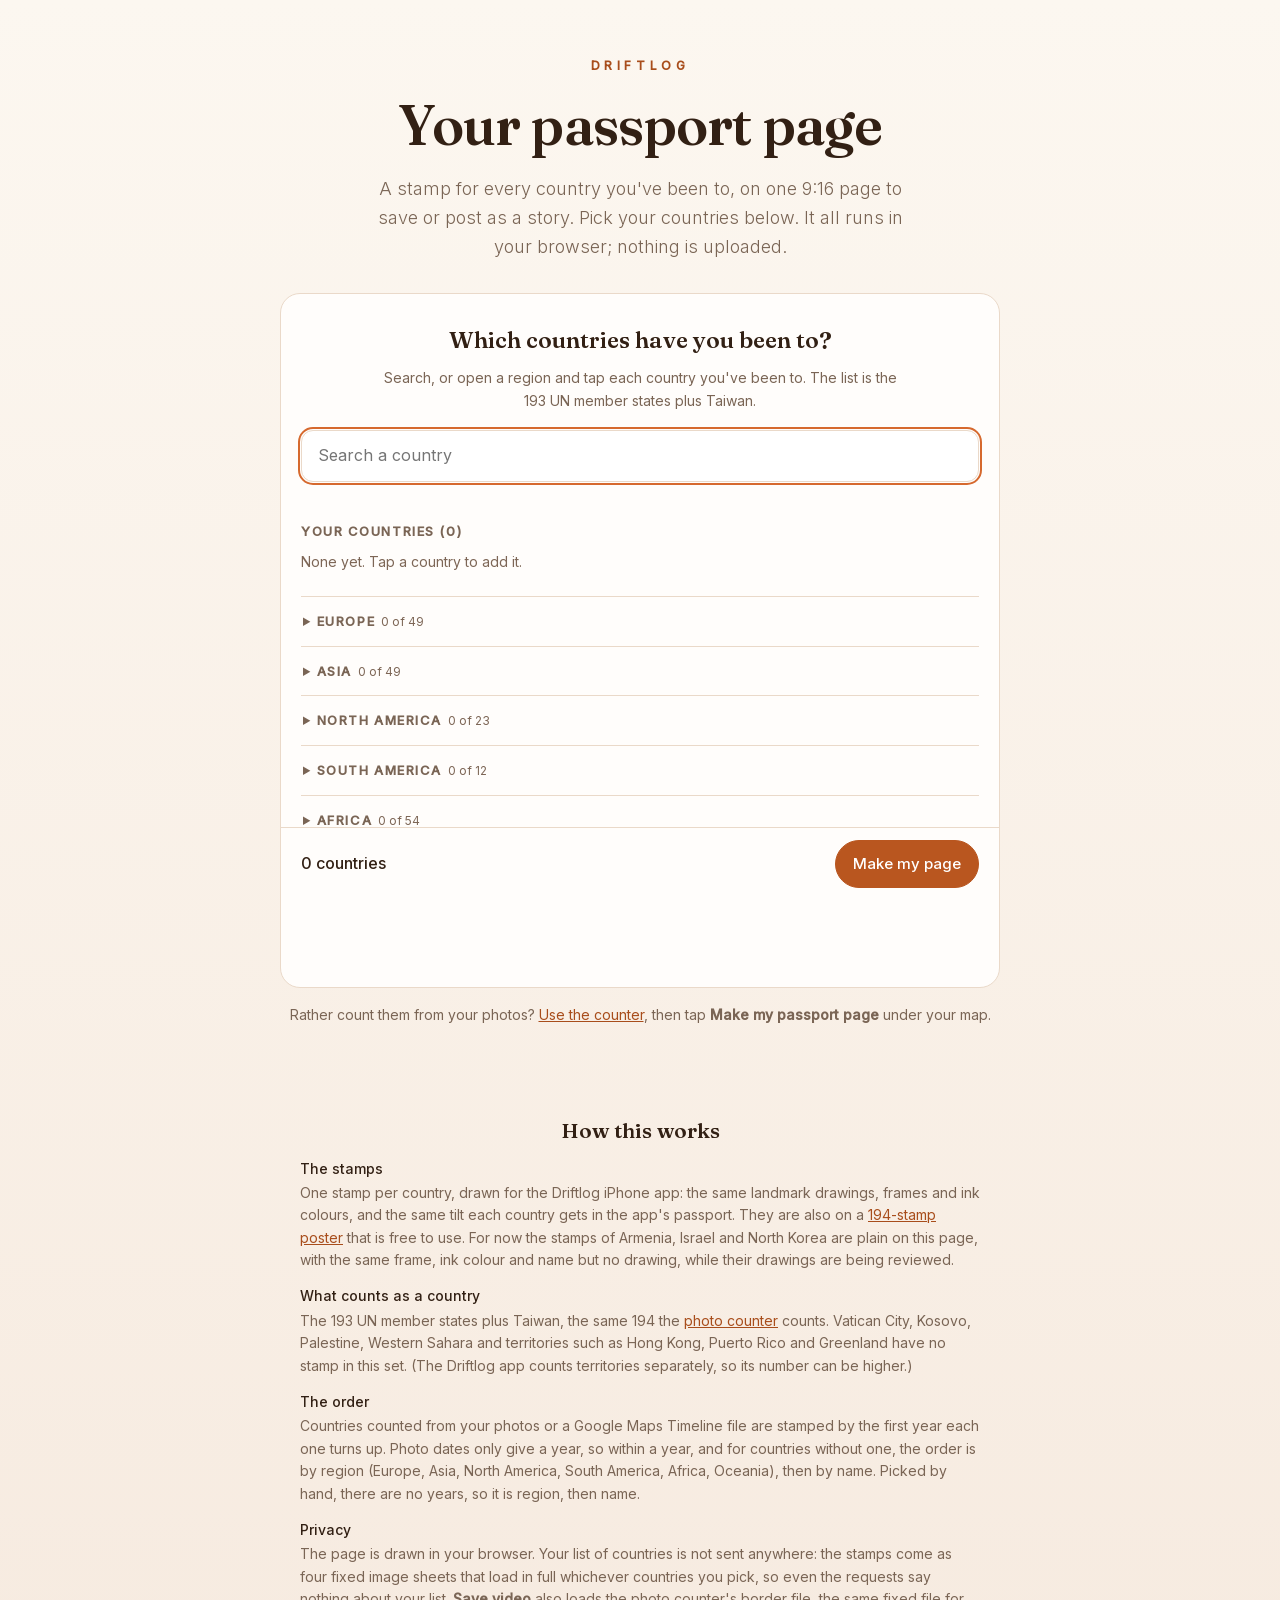
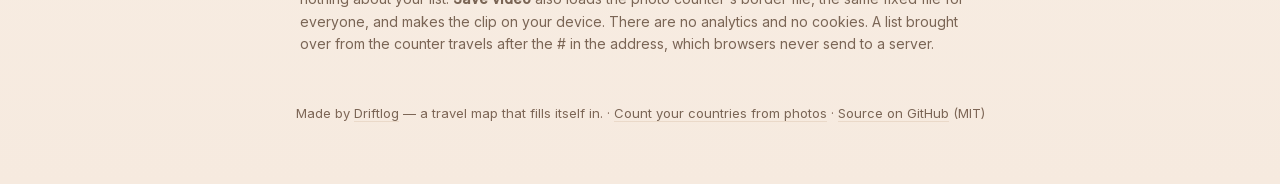
==== commit 9d7cbcf7: "Passport page: say which stamps are plain for now "The stamps" said every stamp carries its landmark" ====
--- a/passport/index.html
+++ b/passport/index.html
@@ -108,7 +108,7 @@
   <section class="how" aria-label="How this page works">
     <h3>How this works</h3>
     <dl>
-      <div><dt>The stamps</dt><dd>One stamp per country, drawn for the Driftlog iPhone app: the same landmark drawings, frames and ink colours, and the same tilt each country gets in the app's passport. They are also on a <a href="https://driftlog-app.pages.dev/stamps/">194-stamp poster</a> that is free to use.</dd></div>
+      <div><dt>The stamps</dt><dd>One stamp per country, drawn for the Driftlog iPhone app: the same landmark drawings, frames and ink colours, and the same tilt each country gets in the app's passport. They are also on a <a href="https://driftlog-app.pages.dev/stamps/">194-stamp poster</a> that is free to use. For now the stamps of Armenia, Israel and North Korea are plain on this page, with the same frame, ink colour and name but no drawing, while their drawings are being reviewed.</dd></div>
       <div><dt>What counts as a country</dt><dd>The 193 UN member states plus Taiwan, the same 194 the <a href="/">photo counter</a> counts. Vatican City, Kosovo, Palestine, Western Sahara and territories such as Hong Kong, Puerto Rico and Greenland have no stamp in this set. (The Driftlog app counts territories separately, so its number can be higher.)</dd></div>
       <div><dt>The order</dt><dd>Countries counted from your photos or a Google Maps Timeline file are stamped by the first year each one turns up. Photo dates only give a year, so within a year, and for countries without one, the order is by region (Europe, Asia, North America, South America, Africa, Oceania), then by name. Picked by hand, there are no years, so it is region, then name.</dd></div>
       <div><dt>Privacy</dt><dd>The page is drawn in your browser. Your list of countries is not sent anywhere: the stamps come as four fixed image sheets that load in full whichever countries you pick, so even the requests say nothing about your list. <b>Save video</b> also loads the photo counter's border file, the same fixed file for everyone, and makes the clip on your device. There are no analytics and no cookies. A list brought over from the counter travels after the # in the address, which browsers never send to a server.</dd></div>
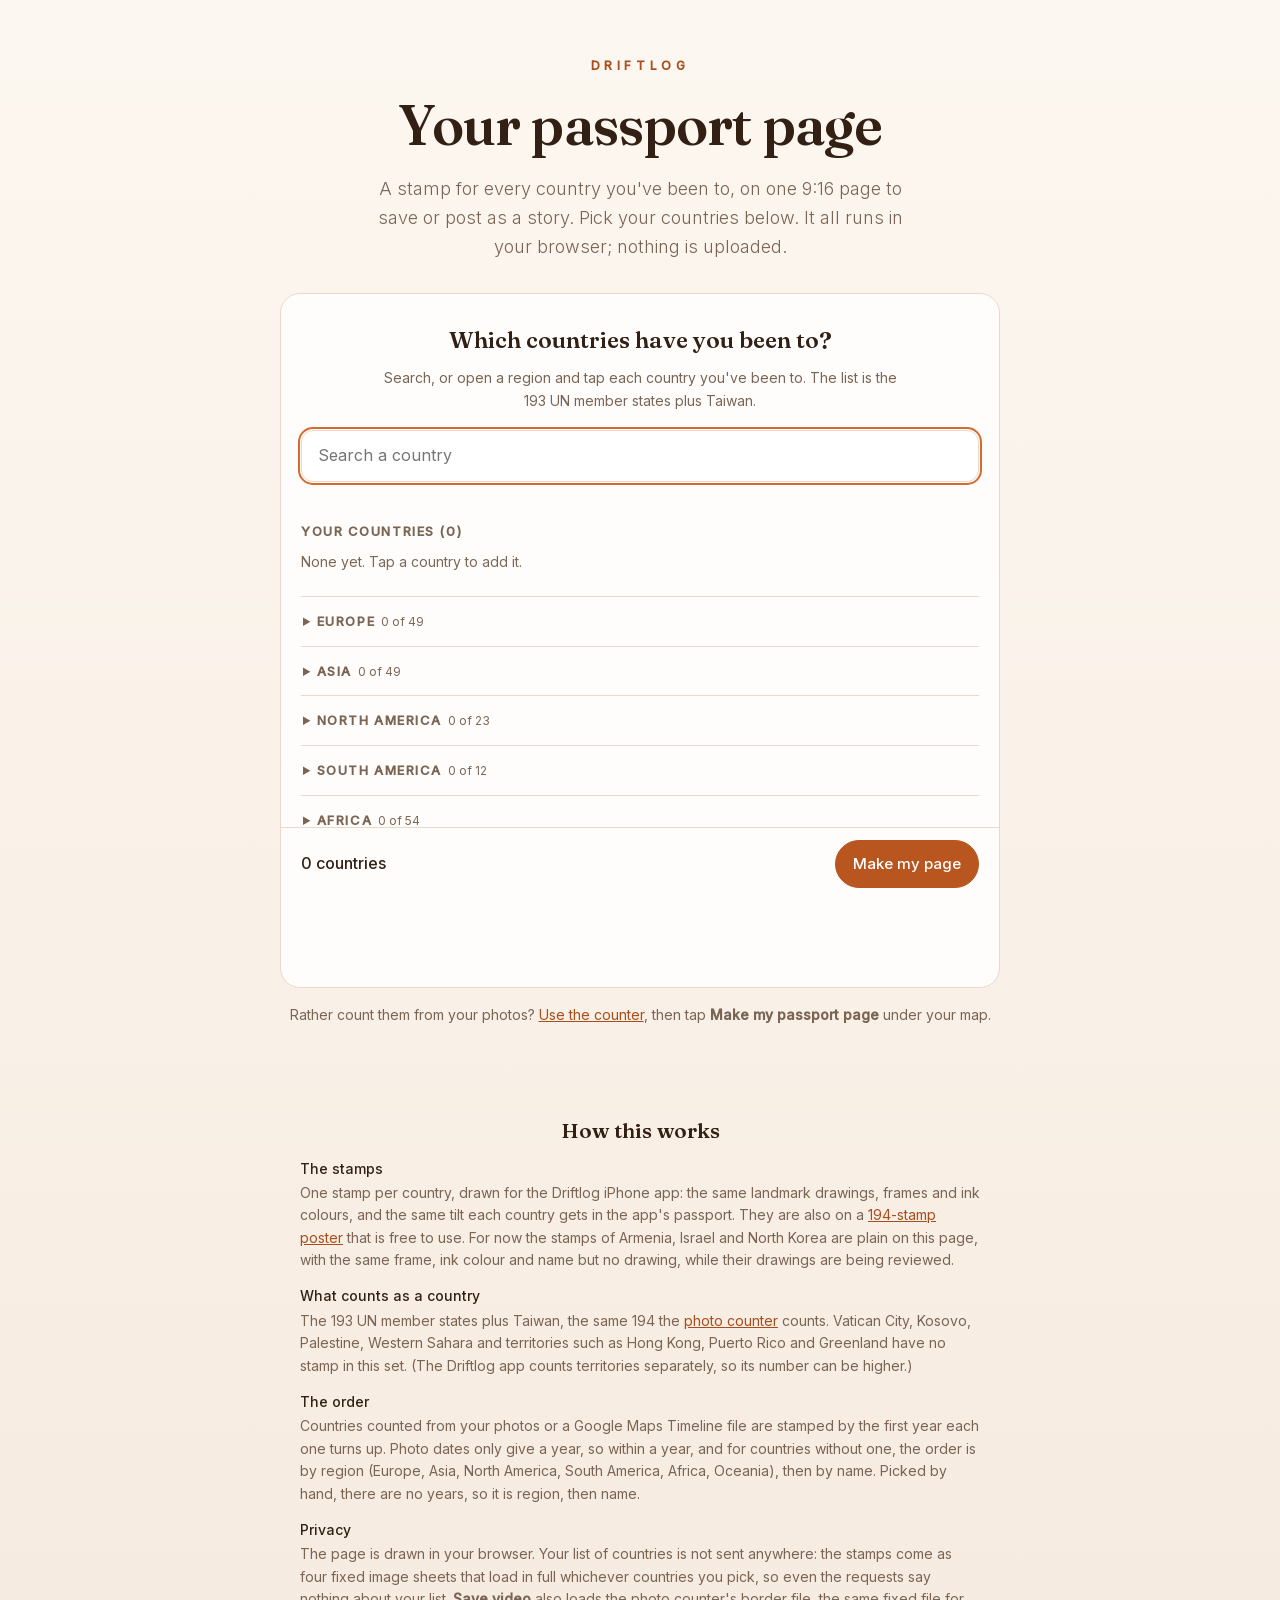
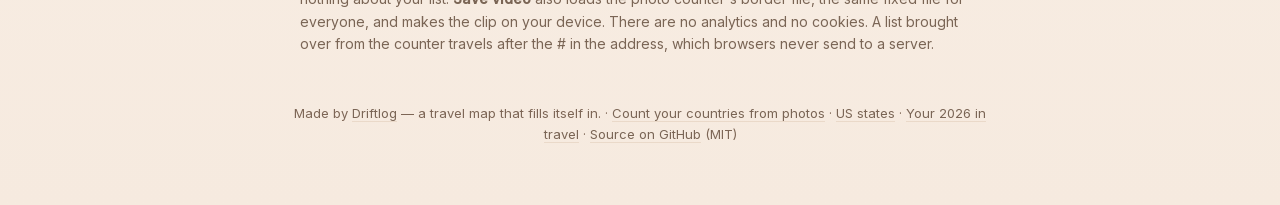
==== commit 44843deb: "Counter: the new address, US states under a result, Android - The site moved to counter.getdriftlog." ====
--- a/passport/index.html
+++ b/passport/index.html
@@ -4,24 +4,26 @@
 <meta charset="UTF-8" />
 <meta name="viewport" content="width=device-width, initial-scale=1" />
 <title>My passport page: a stamp for every country you've been to</title>
+<link rel="icon" type="image/png" href="/img/icon-64.png" />
+<link rel="apple-touch-icon" href="/img/icon-180.png" />
 <meta name="description" content="Pick the countries you've been to and get a 9:16 page of passport-style stamps, one per country, to save or post as a story. Free, no account, and it runs in your browser: nothing is uploaded." />
-<link rel="canonical" href="https://driftlog-counter.pages.dev/passport/" />
+<link rel="canonical" href="https://counter.getdriftlog.com/passport/" />
 <meta property="og:type" content="website" />
 <meta property="og:site_name" content="Driftlog" />
-<meta property="og:url" content="https://driftlog-counter.pages.dev/passport/" />
+<meta property="og:url" content="https://counter.getdriftlog.com/passport/" />
 <meta property="og:title" content="Make your passport page" />
 <meta property="og:description" content="A stamp for every country you've been to, out of 194, on one page for your story. Pick them in a minute; nothing is uploaded." />
-<meta property="og:image" content="https://driftlog-counter.pages.dev/passport/og.png" />
+<meta property="og:image" content="https://counter.getdriftlog.com/passport/og.png" />
 <meta property="og:image:width" content="1200" />
 <meta property="og:image:height" content="630" />
-<meta property="og:image:alt" content="Make your passport page: a stamp for every country you've been to. driftlog-counter.pages.dev/passport" />
+<meta property="og:image:alt" content="Make your passport page: a stamp for every country you've been to. counter.getdriftlog.com/passport" />
 <meta name="twitter:card" content="summary_large_image" />
 <meta name="twitter:title" content="Make your passport page" />
 <meta name="twitter:description" content="A stamp for every country you've been to, out of 194, on one page for your story. Pick them in a minute; nothing is uploaded." />
-<meta name="twitter:image" content="https://driftlog-counter.pages.dev/passport/og.png" />
+<meta name="twitter:image" content="https://counter.getdriftlog.com/passport/og.png" />
 <script type="application/ld+json">
 {"@context":"https://schema.org","@type":"WebApplication","name":"Driftlog passport page",
-"url":"https://driftlog-counter.pages.dev/passport/","applicationCategory":"TravelApplication",
+"url":"https://counter.getdriftlog.com/passport/","applicationCategory":"TravelApplication",
 "operatingSystem":"Any (runs in the browser)",
 "offers":{"@type":"Offer","price":"0","priceCurrency":"USD"},
 "description":"Makes a 9:16 image with a passport-style stamp for each country you have been to, out of the 193 UN member states plus Taiwan. Pick the countries by hand, or bring them from the photo counter. Runs entirely in the browser: no upload, no account.",
@@ -108,7 +110,7 @@
   <section class="how" aria-label="How this page works">
     <h3>How this works</h3>
     <dl>
-      <div><dt>The stamps</dt><dd>One stamp per country, drawn for the Driftlog iPhone app: the same landmark drawings, frames and ink colours, and the same tilt each country gets in the app's passport. They are also on a <a href="https://driftlog-app.pages.dev/stamps/">194-stamp poster</a> that is free to use. For now the stamps of Armenia, Israel and North Korea are plain on this page, with the same frame, ink colour and name but no drawing, while their drawings are being reviewed.</dd></div>
+      <div><dt>The stamps</dt><dd>One stamp per country, drawn for the Driftlog iPhone app: the same landmark drawings, frames and ink colours, and the same tilt each country gets in the app's passport. They are also on a <a href="https://getdriftlog.com/stamps/">194-stamp poster</a> that is free to use. For now the stamps of Armenia, Israel and North Korea are plain on this page, with the same frame, ink colour and name but no drawing, while their drawings are being reviewed.</dd></div>
       <div><dt>What counts as a country</dt><dd>The 193 UN member states plus Taiwan, the same 194 the <a href="/">photo counter</a> counts. Vatican City, Kosovo, Palestine, Western Sahara and territories such as Hong Kong, Puerto Rico and Greenland have no stamp in this set. (The Driftlog app counts territories separately, so its number can be higher.)</dd></div>
       <div><dt>The order</dt><dd>Countries counted from your photos or a Google Maps Timeline file are stamped by the first year each one turns up. Photo dates only give a year, so within a year, and for countries without one, the order is by region (Europe, Asia, North America, South America, Africa, Oceania), then by name. Picked by hand, there are no years, so it is region, then name.</dd></div>
       <div><dt>Privacy</dt><dd>The page is drawn in your browser. Your list of countries is not sent anywhere: the stamps come as four fixed image sheets that load in full whichever countries you pick, so even the requests say nothing about your list. <b>Save video</b> also loads the photo counter's border file, the same fixed file for everyone, and makes the clip on your device. There are no analytics and no cookies. A list brought over from the counter travels after the # in the address, which browsers never send to a server.</dd></div>
@@ -116,7 +118,7 @@
   </section>
 
   <footer>
-    Made by <a href="https://driftlog-app.pages.dev" rel="noopener">Driftlog</a> — a travel map that fills itself in. · <a href="/">Count your countries from photos</a> · <a href="https://github.com/anegogo/driftlog-counter" rel="noopener">Source on GitHub</a> (MIT)
+    Made by <a href="https://getdriftlog.com" rel="noopener">Driftlog</a> — a travel map that fills itself in. · <a href="/">Count your countries from photos</a> · <a href="/us/">US states</a> · <a href="/2026/">Your 2026 in travel</a> · <a href="https://github.com/anegogo/driftlog-counter" rel="noopener">Source on GitHub</a> (MIT)
   </footer>
 </div>
 
@@ -130,7 +132,7 @@
 // The same list as a 9:16 video of the world map filling in (/video.js). The borders load only when it is made.
 const video = window.DriftlogVideo.panel($('#vid'), { feats: Kit.loadFeats });
 const setStatus = t => { statusEl.textContent = t; };
-const PAGE_URL = 'https://driftlog-counter.pages.dev/passport/';
+const PAGE_URL = 'https://counter.getdriftlog.com/passport/';
 const STORE_KEY = 'driftlog-passport';
 const FONTS = ['600 62px Fraunces', '600 54px Fraunces', '600 24px Inter', '500 26px Inter', '400 26px Inter'];
 const REGION_ORDER = Kit.REGIONS.map(r => r[1]).join(', ');
